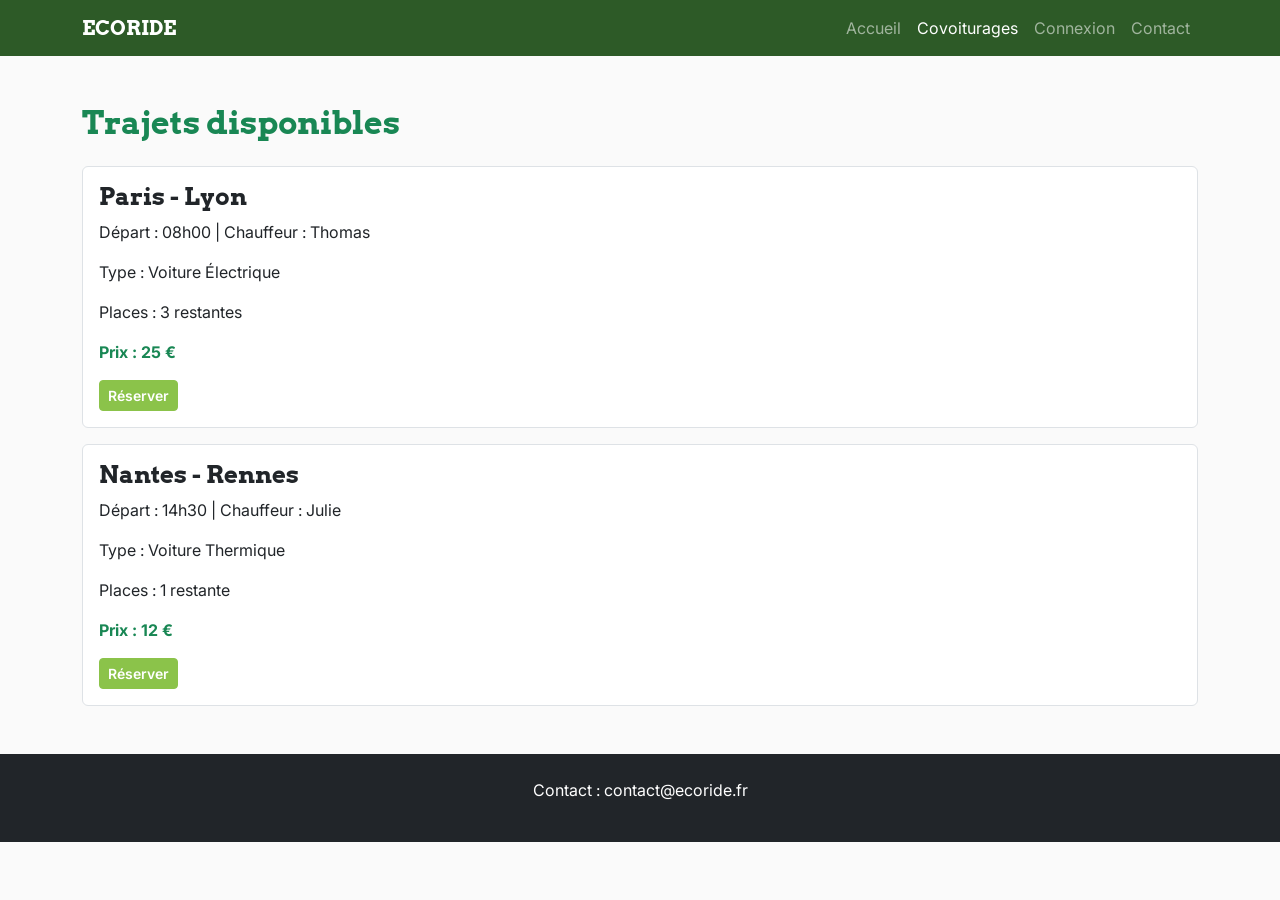
==== covoiturages.html @ f5e026af "Ajout page liste covoiturages" ====
<!DOCTYPE html>
<html lang="fr">
<head>
    <meta charset="UTF-8">
    <meta name="viewport" content="width=device-width, initial-scale=1.0">
    <title>EcoRide - Covoiturages</title>
    <link href="https://cdn.jsdelivr.net/npm/bootstrap@5.3.0/dist/css/bootstrap.min.css" rel="stylesheet">
    <link rel="stylesheet" href="assets/css/style.css">
</head>
<body>

    <nav class="navbar navbar-expand-lg navbar-dark bg-success">
        <div class="container">
            <a class="navbar-brand" href="index.html">ECORIDE</a>
            <div class="navbar-nav ms-auto">
                <a class="nav-link" href="index.html">Accueil</a>
                <a class="nav-link active" href="covoiturages.html">Covoiturages</a>
                <a class="nav-link" href="connexion.html">Connexion</a>
                <a class="nav-link" href="contact.html">Contact</a>
            </div>
        </div>
    </nav>

    <main class="container my-5">
        <h2 class="mb-4 text-success">Trajets disponibles</h2>

        <div class="border rounded p-3 mb-3 bg-white">
            <h4>Paris - Lyon</h4>
            <p>Départ : 08h00 | Chauffeur : Thomas</p>
            <p>Type : Voiture Électrique</p>
            <p>Places : 3 restantes</p>
            <p class="fw-bold text-success">Prix : 25 €</p>
            <button class="btn btn-success btn-sm">Réserver</button>
        </div>

        <div class="border rounded p-3 mb-3 bg-white">
            <h4>Nantes - Rennes</h4>
            <p>Départ : 14h30 | Chauffeur : Julie</p>
            <p>Type : Voiture Thermique</p>
            <p>Places : 1 restante</p>
            <p class="fw-bold text-success">Prix : 12 €</p>
            <button class="btn btn-success btn-sm">Réserver</button>
        </div>
    </main>

    <footer class="bg-dark text-white text-center py-4">
        <div class="container">
            <p>Contact : contact@ecoride.fr</p>
        </div>
    </footer>

</body>
</html>
---- assets/css/style.css ----
/* Importation des polices de la charte */
@import url('https://fonts.googleapis.com/css2?family=Arvo:ital,wght@0,400;0,700;1,400;1,700&family=Inter:wght@300;400;600;700&display=swap');

/* Style global */
body {
    font-family: 'Inter', sans-serif;
    background-color: #fafafa;
    color: #212529;
}

/* Titres */
h1, h2, h3, h4, .navbar-brand {
    font-family: 'Arvo', serif;
    font-weight: 700;
}

/* Vert forêt (Couleur principale) */
.bg-success {
    background-color: #2d5a27 !important;
}

/* Vert herbe (Boutons) */
.btn-success {
    background-color: #8bc34a;
    border-color: #8bc34a;
    color: #ffffff;
    font-weight: 600;
}

.btn-success:hover {
    background-color: #76a63f;
    border-color: #76a63f;
    color: #ffffff;
}

/* Jaune (Accents) */
.text-warning {
    color: #ffc107 !important;
}
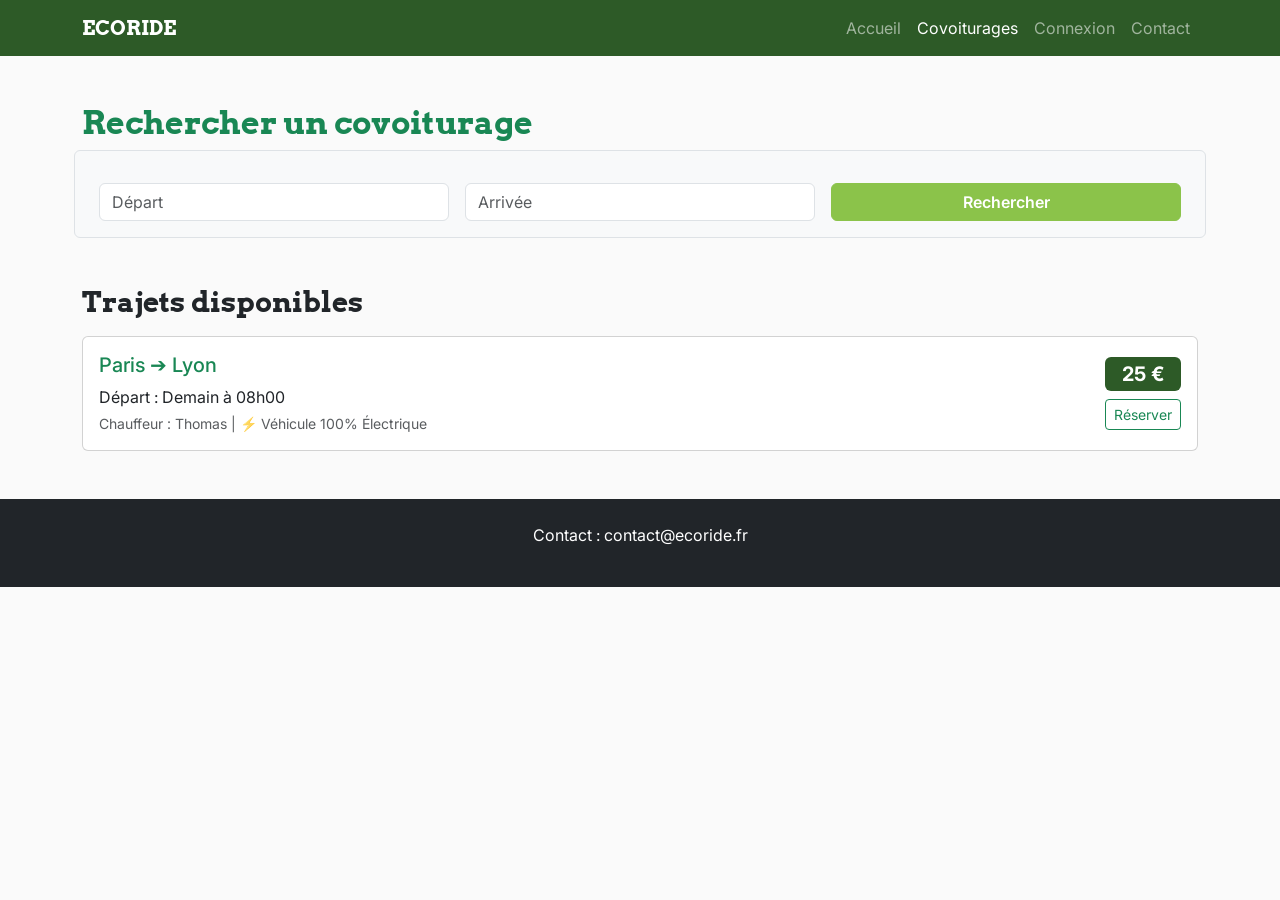
==== commit fb028072: "Fix: page covoiturages 100% electrique et ajout connexion/inscription" ====
--- a/covoiturages.html
+++ b/covoiturages.html
@@ -22,32 +22,41 @@
     </nav>
 
     <main class="container my-5">
-        <h2 class="mb-4 text-success">Trajets disponibles</h2>
-
-        <div class="border rounded p-3 mb-3 bg-white">
-            <h4>Paris - Lyon</h4>
-            <p>Départ : 08h00 | Chauffeur : Thomas</p>
-            <p>Type : Voiture Électrique</p>
-            <p>Places : 3 restantes</p>
-            <p class="fw-bold text-success">Prix : 25 €</p>
-            <button class="btn btn-success btn-sm">Réserver</button>
+        <h2 class="text-success mb-4">Rechercher un covoiturage</h2>
+        
+        <div class="row g-3 mb-5 p-3 border rounded bg-light">
+            <div class="col-md-4">
+                <input type="text" class="form-control" placeholder="Départ">
+            </div>
+            <div class="col-md-4">
+                <input type="text" class="form-control" placeholder="Arrivée">
+            </div>
+            <div class="col-md-4">
+                <button class="btn btn-success w-100">Rechercher</button>
+            </div>
         </div>
 
-        <div class="border rounded p-3 mb-3 bg-white">
-            <h4>Nantes - Rennes</h4>
-            <p>Départ : 14h30 | Chauffeur : Julie</p>
-            <p>Type : Voiture Thermique</p>
-            <p>Places : 1 restante</p>
-            <p class="fw-bold text-success">Prix : 12 €</p>
-            <button class="btn btn-success btn-sm">Réserver</button>
+        <h3 class="mb-3">Trajets disponibles</h3>
+        <div class="card mb-3">
+            <div class="card-body d-flex justify-content-between align-items-center">
+                <div>
+                    <h5 class="card-title text-success">Paris ➔ Lyon</h5>
+                    <p class="card-text mb-1">Départ : Demain à 08h00</p>
+                    <p class="card-text text-muted small">Chauffeur : Thomas | ⚡ Véhicule 100% Électrique</p>
+                </div>
+                <div class="text-end">
+                    <span class="badge bg-success fs-5 d-block mb-2">25 €</span>
+                    <a href="#" class="btn btn-outline-success btn-sm">Réserver</a>
+                </div>
+            </div>
         </div>
     </main>
 
-    <footer class="bg-dark text-white text-center py-4">
+    <footer class="bg-dark text-white text-center py-4 mt-auto">
         <div class="container">
             <p>Contact : contact@ecoride.fr</p>
         </div>
     </footer>
 
 </body>
-</html>
+</html>
